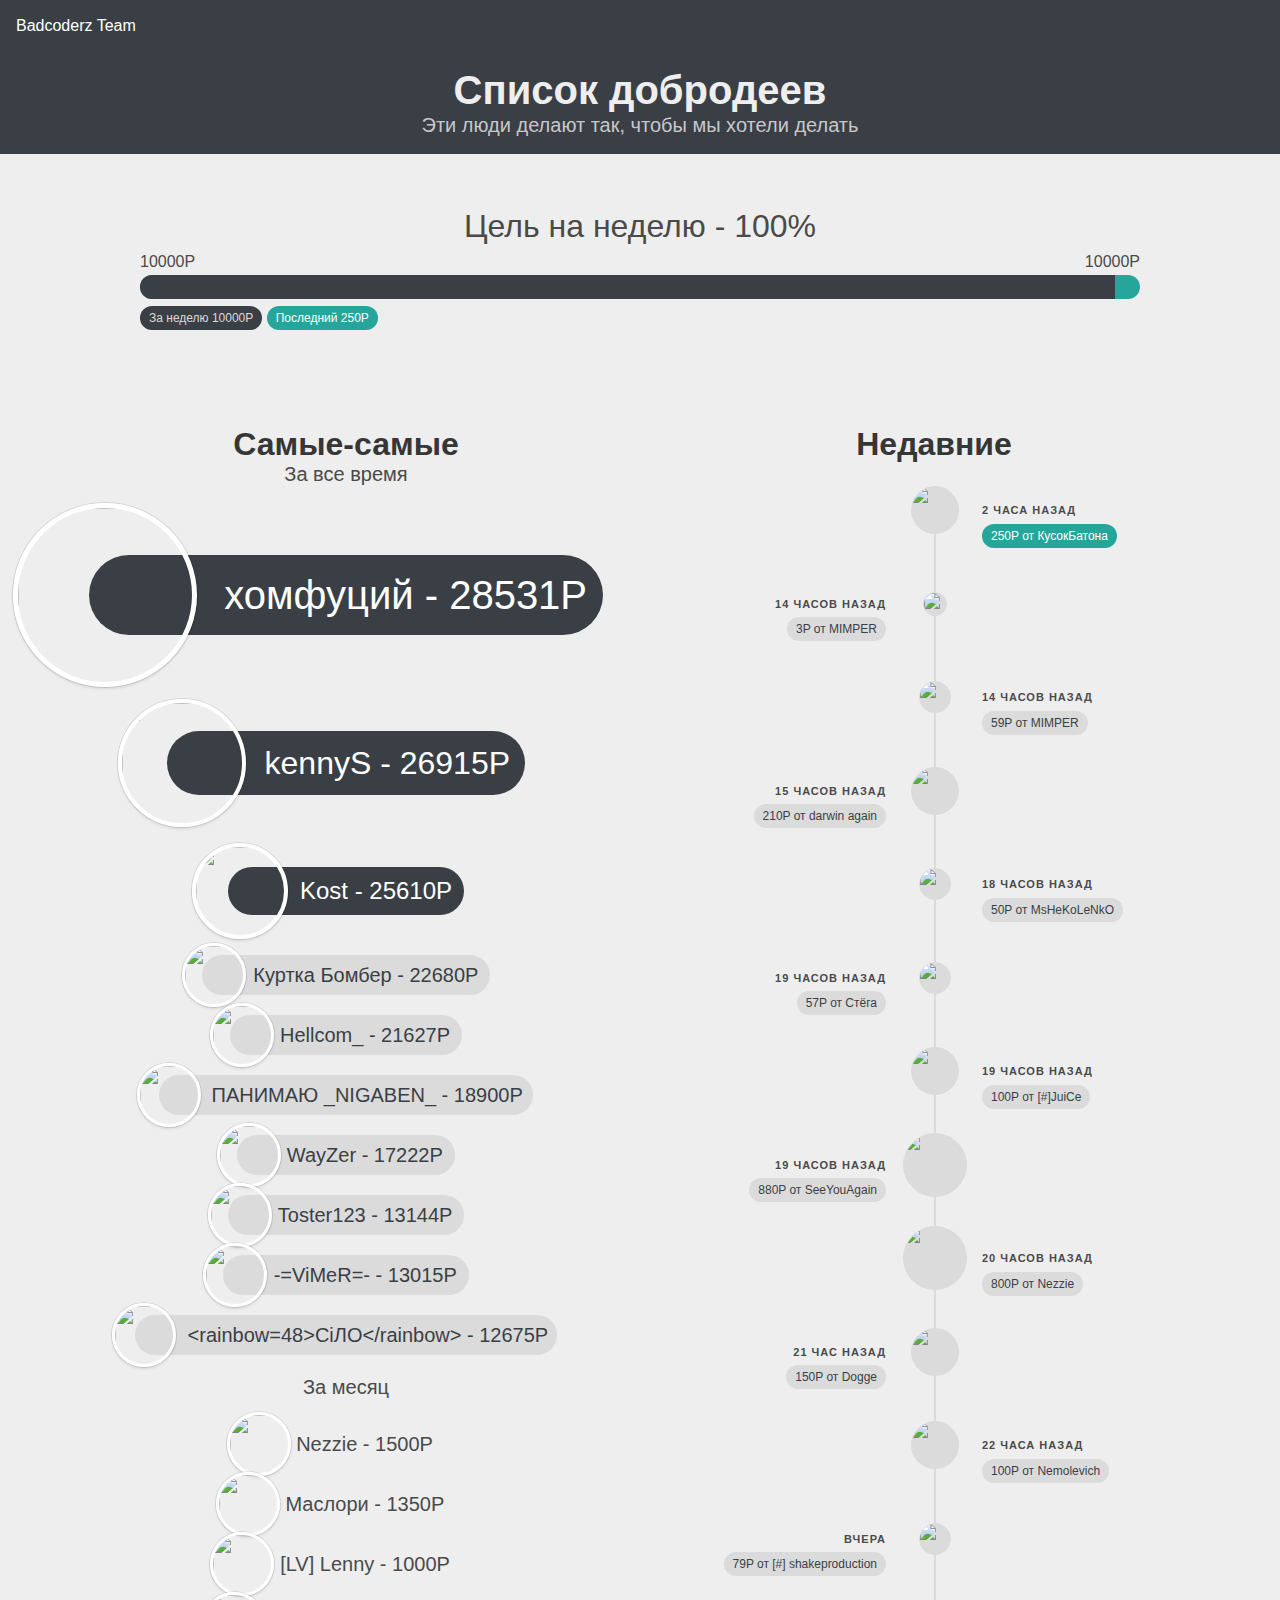
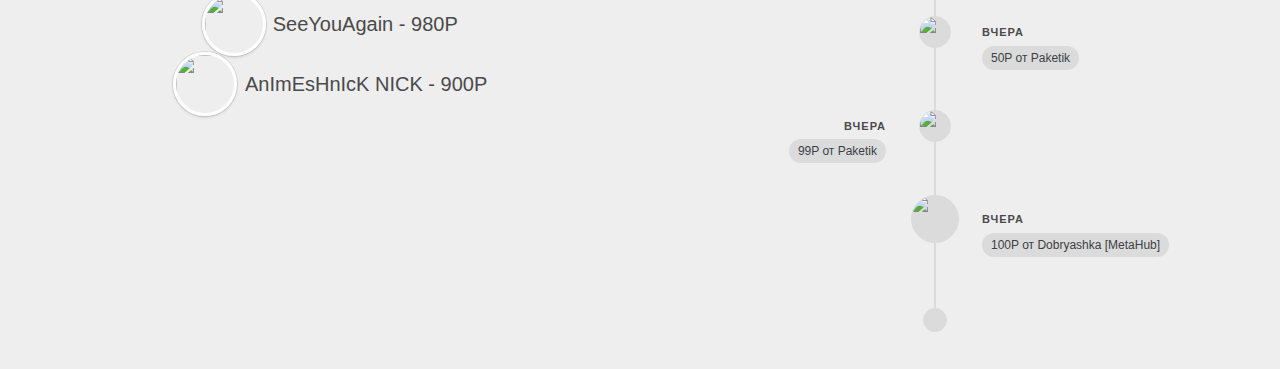
==== heroes.html @ baa7b334 "Add files via upload" ====
<html><head lang="en-RU" dir="ltr">
	<meta charset="utf-8">


	<title>Badcoderz Team</title>
	<link rel="stylesheet" href="/static/css/octo-bulma-v05022018.css">
	<link rel="stylesheet" href="/static/css/chartist.min.css">
	<link rel="stylesheet" href="https://use.fontawesome.com/releases/v5.3.1/css/all.css" integrity="sha384-mzrmE5qonljUremFsqc01SB46JvROS7bZs3IO2EmfFsd15uHvIt+Y8vEf7N7fWAU" crossorigin="anonymous">
	<link rel="stylesheet" href="https://cdnjs.cloudflare.com/ajax/libs/flickity/2.2.1/flickity.min.css">
	<link rel="shortcut icon" href="/static/favicon.ico">
	<script async="" src="https://www.google-analytics.com/analytics.js"></script><script src="https://cdnjs.cloudflare.com/ajax/libs/flickity/2.2.1/flickity.pkgd.min.js"></script>
	<script src="https://cdnjs.cloudflare.com/ajax/libs/dragscroll/0.0.8/dragscroll.min.js"></script>
	<script src="/static/js/lib/chartist.js"></script>
	<script src="/static/js/lib/day.js"></script>

	<meta name="theme-color" content="#554455">
	<meta name="viewport" content="width=device-width, initial-scale=1">

	<link href="static/lol.ico" rel="icon">
	



	<!-- modal -->
	<div class="modal" id="modal">
	<div class="modal-background" id="modal-bg"></div>
	<div class="modal-card">
		<header class="modal-card-head">
			<p class="modal-card-title has-text-centered" id="modal-title">Сообщение</p>
			<!-- <button class='delete' aria-label='close' id='modal-close'></button> -->
		</header>
		<section class="modal-card-body">
			<div id="modal-content"></div>
			<hr>
			<p class="modal-content-bottom has-text-centered">Чтобы закрыть это окно, щелкни где-нибудь снаружи</p>
		</section>
		<!-- <footer class='modal-card-foot'></footer> -->
	</div>
</div>

<style media="screen">
	.modal-card-body .modal-content-bottom {
		font-size: smaller;
		color: #888888;
		margin-top: -15px;
		margin-bottom: -8px;
	}
</style>


	<!-- modal -->
	<div class="message-container"></div>

<style media="screen">
	.message-container {
		pointer-events: none;
		position: fixed;
		display: flex;
		flex-flow: column nowrap;
		justify-content: flex-end;
		height: 100vh;
		z-index: 1000;
		max-width: 600px;
		width: 100%;
		padding: 0 20px;
	}

	.message-container > * {
		pointer-events: all;
		width: 100%;
		max-width: 560px;
		margin-bottom: 20px;
		margin-left: -100px;
		box-shadow: 0 5px 20px rgba(0,0,0, 0.35), 0 0 3px rgba(0,0,0, 0.35);
		opacity: 0;
		transition: opacity 0.5s, margin 0.5s;
		transition-timing-function: ease-in;
	}

	.message-container > *.is-active {
		opacity: 1;
		margin-left: 0px;
		transition: opacity 0.5s, margin 0.5s;
		transition-timing-function: ease-out;
	}
</style>


	<!-- navbar -->
	<nav class="navbar is-fixed-top">
	<div class="navbar-brand">
		<a class="navbar-item" href="index.html">
		
			<!-- <span class='icon logo-octo-container'><object type="image/svg+xml" data="/static/img/svg/logo-octoteam-light.svg" class="logo-octo"></object></span> -->
			<span>Badcoderz Team</span>
		</a>

		<div onclick="document.querySelector('#navMenu').classList.toggle('is-active');this.classList.toggle('is-active');" class="navbar-burger" id="burger">
			<span></span>
			<span></span>
			<span></span>
		</div>
	</div>
</nav>

<style media="screen">
	.profile-button > img {
		border-radius: 50%;
		box-shadow: 0 2px 3px rgba(10, 10, 10, 0.1), 0 0 0 1px rgba(10, 10, 10, 0.1);
		/* border: 2px solid #DBDBDB;
		margin-left: -8px;
		margin-right: 8px;
		width: 24px;
		height: 24px; */
	}

	.navbar-dropdown .navbar-item > .icon {
		margin-right: 5px;
	}

	.navbar-item .logo-octo-container {
		margin-right: 10px;
	}

	.navbar-item .logo-octo {
		width: 20px;
	}
</style>


	<!-- loader -->
	<div class="loading-container">
		<i class="fas fa-cog fa-3x fa-spin loading-icon"></i>
	</div>

	<!-- content -->
	<div class="maincontainer"><title>Lapis Page</title>

<section class="section hero is-dark is-paddingless">
	<div class="hero-body is-thin">
		<div class="container has-text-centered">
			<h1 class="title is-2">Список добродеев</h1>
			<h1 class="subtitle">Эти люди делают так, чтобы мы хотели делать</h1>
		</div>
	</div>
</section>

<section class="section">
	<div class="container" id="goal-container">
		<div class="has-text-centered">
			<p class="is-size-3 has-text-centered">Цель на неделю - 100%</p>
			<span class="is-pulled-left">10000P</span>
			<span class="is-pulled-right">10000P</span>
		</div>

		<div style="position: relative; height: 80px;">
			<progress id="goal-progress-add" class="progress is-large is-primary" value="10000" max="10000" style="position: absolute; top: 25px;"></progress>
			<progress id="goal-progress" class="progress is-large is-dark is-transparent" value="9750" max="10000" style="position: absolute; top: 25px;"></progress>
			<p style="position: absolute; top: 55px; width: 100%">
				<span class="tag is-dark">За неделю 10000P</span>
				<span class="tag is-primary">Последний 250P</span>
				
			</p>
		</div>
	</div>
</section>

<section class="section no-overflow">
	<div class="container">
		<div class="columns is-multiline">
			<div class="column is-12 is-6-desktop">
				<p class="title has-text-centered">Самые-самые</p>
				<p class="subtitle has-text-centered">За все время</p>
				
				<div class="topDonator has-text-centered">
					<p class="tag is-dark is-rounded is-size-2 is-hidden-mobile" style="margin: 44px auto;">
						<img onclick="loadPage(this,'u/76561198246351374')" src="https://steamcdn-a.akamaihd.net/steamcommunity/public/images/avatars/65/65885708aa9d00dd0f59b05b8b927b67a001ff84_full.jpg" class="avatar">
						<span class="trophy">
							<i class="fas fa-trophy"></i>
						</span>
						<span>хомфуций - 28531P</span>
					</p>
					<span class="is-hidden-desktop">
						<a onclick="loadPage(this,'u/76561198246351374')" class="tag is-dark is-rounded is-size-2">
							<span class="trophy"><i class="fas fa-trophy"></i></span>
							<span>хомфуций</span>
						</a>
						<p class="is-size-1">28531P</p>
					</span>
				</div>
				
				<div class="topDonator has-text-centered">
					<p class="tag is-dark is-rounded is-size-3 is-hidden-mobile" style="margin: 32px auto;">
						<img onclick="loadPage(this,'u/76561198401450799')" src="https://steamcdn-a.akamaihd.net/steamcommunity/public/images/avatars/00/00c0d2a2d02220c219351c440b18cce9c45e4705_full.jpg" class="avatar">
						<span class="trophy">
							<i class="fas fa-trophy"></i>
						</span>
						<span>kennyS - 26915P</span>
					</p>
					<span class="is-hidden-desktop">
						<a onclick="loadPage(this,'u/76561198401450799')" class="tag is-dark is-rounded is-size-3">
							<span class="trophy"><i class="fas fa-trophy"></i></span>
							<span>kennyS</span>
						</a>
						<p class="is-size-2">26915P</p>
					</span>
				</div>
				
				<div class="topDonator has-text-centered">
					<p class="tag is-dark is-rounded is-size-4 is-hidden-mobile" style="margin: 20px auto;">
						<img onclick="loadPage(this,'u/76561198331003393')" src="https://steamcdn-a.akamaihd.net/steamcommunity/public/images/avatars/f2/f27495553830f0c43d776da88c4845a74aecd5c1_full.jpg" class="avatar">
						<span class="trophy">
							<i class="fas fa-trophy"></i>
						</span>
						<span>Kost - 25610P</span>
					</p>
					<span class="is-hidden-desktop">
						<a onclick="loadPage(this,'u/76561198331003393')" class="tag is-dark is-rounded is-size-4">
							<span class="trophy"><i class="fas fa-trophy"></i></span>
							<span>Kost</span>
						</a>
						<p class="is-size-3">25610P</p>
					</span>
				</div>
				
				<div class="topDonator has-text-centered">
					<p class="tag is-light is-rounded is-size-5">
						<img onclick="loadPage(this,'u/76561198211864667')" src="https://steamcdn-a.akamaihd.net/steamcommunity/public/images/avatars/de/de7b80e011fcb94b9c37a1cae19d557e8cf5c4ca_full.jpg" class="avatar">
						<span>Куртка Бомбер - 22680P</span>
					</p>
				</div>
				
				<div class="topDonator has-text-centered">
					<p class="tag is-light is-rounded is-size-5">
						<img onclick="loadPage(this,'u/76561198260354737')" src="https://steamcdn-a.akamaihd.net/steamcommunity/public/images/avatars/7f/7fb07baced8c462c747ceaf925f8b33547f81068_full.jpg" class="avatar">
						<span>Hellcom_ - 21627P</span>
					</p>
				</div>
				
				<div class="topDonator has-text-centered">
					<p class="tag is-light is-rounded is-size-5">
						<img onclick="loadPage(this,'u/76561198105987374')" src="https://steamcdn-a.akamaihd.net/steamcommunity/public/images/avatars/54/540981ead70c492d676b099fb24cf1a9c00cc6d0_full.jpg" class="avatar">
						<span>ПАНИМАЮ _NIGABEN_ - 18900P</span>
					</p>
				</div>
				
				<div class="topDonator has-text-centered">
					<p class="tag is-light is-rounded is-size-5">
						<img onclick="loadPage(this,'u/76561198136465722')" src="https://steamcdn-a.akamaihd.net/steamcommunity/public/images/avatars/da/da9f983e4f74cc215b51b523851e313c01d08f66_full.jpg" class="avatar">
						<span>WayZer - 17222P</span>
					</p>
				</div>
				
				<div class="topDonator has-text-centered">
					<p class="tag is-light is-rounded is-size-5">
						<img onclick="loadPage(this,'u/76561198870691674')" src="https://steamcdn-a.akamaihd.net/steamcommunity/public/images/avatars/3c/3cafe3e2f48ea8bec4e52a295ca0b7e9bfa85f2a_full.jpg" class="avatar">
						<span>Toster123 - 13144P</span>
					</p>
				</div>
				
				<div class="topDonator has-text-centered">
					<p class="tag is-light is-rounded is-size-5">
						<img onclick="loadPage(this,'u/76561198842761485')" src="https://steamcdn-a.akamaihd.net/steamcommunity/public/images/avatars/f5/f58fcc67ab4a31979126046bf6839c9bde395bf5_full.jpg" class="avatar">
						<span>-=ViMeR=- - 13015P</span>
					</p>
				</div>
				
				<div class="topDonator has-text-centered">
					<p class="tag is-light is-rounded is-size-5">
						<img onclick="loadPage(this,'u/76561198311823095')" src="https://steamcdn-a.akamaihd.net/steamcommunity/public/images/avatars/b1/b10c3b2a6e9730965b6c9d7f45f2a2051197aed3_full.jpg" class="avatar">
						<span>&lt;rainbow=48&gt;СiЛО&lt;/rainbow&gt; - 12675P</span>
					</p>
				</div>
				

				<p class="subtitle has-text-centered">За месяц</p>
				
					<div class="topDonator has-text-centered">
						<span class="tag is-transparent is-rounded is-size-5">
							<img onclick="loadPage(this,'u/76561198182854322')" src="https://steamcdn-a.akamaihd.net/steamcommunity/public/images/avatars/be/be277961932d9afc9e71b854810deb9766f5c79d_full.jpg" class="avatar">
							<span>Nezzie - 1500P</span>
						</span>
					</div>
				
					<div class="topDonator has-text-centered">
						<span class="tag is-transparent is-rounded is-size-5">
							<img onclick="loadPage(this,'u/76561198342063107')" src="https://steamcdn-a.akamaihd.net/steamcommunity/public/images/avatars/8b/8b6c949de9b008047544775a91e413486ab974a4_full.jpg" class="avatar">
							<span>Маслори - 1350P</span>
						</span>
					</div>
				
					<div class="topDonator has-text-centered">
						<span class="tag is-transparent is-rounded is-size-5">
							<img onclick="loadPage(this,'u/76561198407992559')" src="https://steamcdn-a.akamaihd.net/steamcommunity/public/images/avatars/2d/2d9d66536fdb2bff5e7a92921cebdd4f891826fc_full.jpg" class="avatar">
							<span>[LV] Lenny - 1000P</span>
						</span>
					</div>
				
					<div class="topDonator has-text-centered">
						<span class="tag is-transparent is-rounded is-size-5">
							<img onclick="loadPage(this,'u/76561198799607875')" src="https://steamcdn-a.akamaihd.net/steamcommunity/public/images/avatars/3b/3bbcc5431cb8a2016bb548777be6806f72f5a1cc_full.jpg" class="avatar">
							<span>SeeYouAgain - 980P</span>
						</span>
					</div>
				
					<div class="topDonator has-text-centered">
						<span class="tag is-transparent is-rounded is-size-5">
							<img onclick="loadPage(this,'u/76561198826111923')" src="https://steamcdn-a.akamaihd.net/steamcommunity/public/images/avatars/ba/ba42f610aa42004069f251417e8d6f18978dbed5_full.jpg" class="avatar">
							<span>AnImEsHnIcK NICK - 900P</span>
						</span>
					</div>
				
			</div>
			<div class="column is-12 is-6-desktop">
				<p class="title has-text-centered">Недавние</p>
				<div class="timeline is-centered">
					
					<div class="timeline-item">
						
						<div class="timeline-marker is-image is-48x48 timeline-avatar">
							<img onclick="loadPage(this,'u/76561198277257068')" src="https://steamcdn-a.akamaihd.net/steamcommunity/public/images/avatars/40/40c00d51d736e6bd03d0d77ab75e3137315ad3c7_full.jpg">
						</div>
						<div class="timeline-content">
							<p class="heading timestamp-realtime" datetime="2020-02-08T07:51:41Z" data-tid="20">2 часа назад</p>
							<p class="tag is-primary">250P от КусокБатона</p>
						</div>
					</div>
					
					<div class="timeline-item">
						
						<div class="timeline-marker is-image is-24x24 timeline-avatar">
							<img onclick="loadPage(this,'u/76561198148167590')" src="https://steamcdn-a.akamaihd.net/steamcommunity/public/images/avatars/66/669762e506c77dd4d2e6ba9af14e51b42fc13660_full.jpg">
						</div>
						<div class="timeline-content">
							<p class="heading timestamp-realtime" datetime="2020-02-07T19:35:50Z" data-tid="21">14 часов назад</p>
							<p class="tag is-light">3P от MIMPER</p>
						</div>
					</div>
					
					<div class="timeline-item">
						
						<div class="timeline-marker is-image is-32x32 timeline-avatar">
							<img onclick="loadPage(this,'u/76561198148167590')" src="https://steamcdn-a.akamaihd.net/steamcommunity/public/images/avatars/66/669762e506c77dd4d2e6ba9af14e51b42fc13660_full.jpg">
						</div>
						<div class="timeline-content">
							<p class="heading timestamp-realtime" datetime="2020-02-07T19:33:15Z" data-tid="22">14 часов назад</p>
							<p class="tag is-light">59P от MIMPER</p>
						</div>
					</div>
					
					<div class="timeline-item">
						
						<div class="timeline-marker is-image is-48x48 timeline-avatar">
							<img onclick="loadPage(this,'u/76561198235826994')" src="https://steamcdn-a.akamaihd.net/steamcommunity/public/images/avatars/80/8062a647e60d0e7ceea3ba320b9ad437af9e944d_full.jpg">
						</div>
						<div class="timeline-content">
							<p class="heading timestamp-realtime" datetime="2020-02-07T18:05:01Z" data-tid="23">15 часов назад</p>
							<p class="tag is-light">210P от darwin again</p>
						</div>
					</div>
					
					<div class="timeline-item">
						
						<div class="timeline-marker is-image is-32x32 timeline-avatar">
							<img onclick="loadPage(this,'u/76561198883406843')" src="https://steamcdn-a.akamaihd.net/steamcommunity/public/images/avatars/bc/bcf451795e7bfcb6253d663f06d4ed1fc615ed06_full.jpg">
						</div>
						<div class="timeline-content">
							<p class="heading timestamp-realtime" datetime="2020-02-07T15:15:18Z" data-tid="24">18 часов назад</p>
							<p class="tag is-light">50P от MsHeKoLeNkO</p>
						</div>
					</div>
					
					<div class="timeline-item">
						
						<div class="timeline-marker is-image is-32x32 timeline-avatar">
							<img onclick="loadPage(this,'u/76561198865059976')" src="https://steamcdn-a.akamaihd.net/steamcommunity/public/images/avatars/4d/4d04d5e1fa515bdc1083ca9aa736c8339f498e01_full.jpg">
						</div>
						<div class="timeline-content">
							<p class="heading timestamp-realtime" datetime="2020-02-07T14:44:06Z" data-tid="25">19 часов назад</p>
							<p class="tag is-light">57P от Стёга</p>
						</div>
					</div>
					
					<div class="timeline-item">
						
						<div class="timeline-marker is-image is-48x48 timeline-avatar">
							<img onclick="loadPage(this,'u/76561198835172176')" src="https://steamcdn-a.akamaihd.net/steamcommunity/public/images/avatars/fd/fd5016908d869dc60635d3e76cfa6b48525979e9_full.jpg">
						</div>
						<div class="timeline-content">
							<p class="heading timestamp-realtime" datetime="2020-02-07T14:41:44Z" data-tid="26">19 часов назад</p>
							<p class="tag is-light">100P от [#]JuiCe</p>
						</div>
					</div>
					
					<div class="timeline-item">
						
						<div class="timeline-marker is-image is-64x64 timeline-avatar">
							<img onclick="loadPage(this,'u/76561198799607875')" src="https://steamcdn-a.akamaihd.net/steamcommunity/public/images/avatars/3b/3bbcc5431cb8a2016bb548777be6806f72f5a1cc_full.jpg">
						</div>
						<div class="timeline-content">
							<p class="heading timestamp-realtime" datetime="2020-02-07T14:19:51Z" data-tid="27">19 часов назад</p>
							<p class="tag is-light">880P от SeeYouAgain</p>
						</div>
					</div>
					
					<div class="timeline-item">
						
						<div class="timeline-marker is-image is-64x64 timeline-avatar">
							<img onclick="loadPage(this,'u/76561198182854322')" src="https://steamcdn-a.akamaihd.net/steamcommunity/public/images/avatars/be/be277961932d9afc9e71b854810deb9766f5c79d_full.jpg">
						</div>
						<div class="timeline-content">
							<p class="heading timestamp-realtime" datetime="2020-02-07T13:43:04Z" data-tid="28">20 часов назад</p>
							<p class="tag is-light">800P от Nezzie</p>
						</div>
					</div>
					
					<div class="timeline-item">
						
						<div class="timeline-marker is-image is-48x48 timeline-avatar">
							<img onclick="loadPage(this,'u/76561197983090814')" src="https://steamcdn-a.akamaihd.net/steamcommunity/public/images/avatars/37/37e65b64245ab486ed9e4452f291d6cf35b584f1_full.jpg">
						</div>
						<div class="timeline-content">
							<p class="heading timestamp-realtime" datetime="2020-02-07T12:34:28Z" data-tid="29">21 час назад</p>
							<p class="tag is-light">150P от Dogge</p>
						</div>
					</div>
					
					<div class="timeline-item">
						
						<div class="timeline-marker is-image is-48x48 timeline-avatar">
							<img onclick="loadPage(this,'u/76561198856697571')" src="https://steamcdn-a.akamaihd.net/steamcommunity/public/images/avatars/7c/7c846e2cdbc165179bf8f455848ece6b1c4f7a5c_full.jpg">
						</div>
						<div class="timeline-content">
							<p class="heading timestamp-realtime" datetime="2020-02-07T11:47:17Z" data-tid="59">22 часа назад</p>
							<p class="tag is-light">100P от Nemolevich</p>
						</div>
					</div>
					
					<div class="timeline-item">
						
						<div class="timeline-marker is-image is-32x32 timeline-avatar">
							<img onclick="loadPage(this,'u/76561198414789924')" src="https://steamcdn-a.akamaihd.net/steamcommunity/public/images/avatars/2f/2fb5038837c59bf7f6ccfd4e0a3bf58a7694c948_full.jpg">
						</div>
						<div class="timeline-content">
							<p class="heading timestamp-realtime" datetime="2020-02-07T08:22:15Z" data-tid="31">вчера</p>
							<p class="tag is-light">79P от [#] shakeproduction</p>
						</div>
					</div>
					
					<div class="timeline-item">
						
						<div class="timeline-marker is-image is-32x32 timeline-avatar">
							<img onclick="loadPage(this,'u/76561198149056197')" src="https://steamcdn-a.akamaihd.net/steamcommunity/public/images/avatars/6b/6b0b009936398acb3b691e202192aa0822a54a59_full.jpg">
						</div>
						<div class="timeline-content">
							<p class="heading timestamp-realtime" datetime="2020-02-06T19:19:47Z" data-tid="32">вчера</p>
							<p class="tag is-light">50P от Paketik</p>
						</div>
					</div>
					
					<div class="timeline-item">
						
						<div class="timeline-marker is-image is-32x32 timeline-avatar">
							<img onclick="loadPage(this,'u/76561198149056197')" src="https://steamcdn-a.akamaihd.net/steamcommunity/public/images/avatars/6b/6b0b009936398acb3b691e202192aa0822a54a59_full.jpg">
						</div>
						<div class="timeline-content">
							<p class="heading timestamp-realtime" datetime="2020-02-06T19:15:05Z" data-tid="33">вчера</p>
							<p class="tag is-light">99P от Paketik</p>
						</div>
					</div>
					
					<div class="timeline-item">
						
						<div class="timeline-marker is-image is-48x48 timeline-avatar">
							<img onclick="loadPage(this,'u/76561198435716704')" src="https://steamcdn-a.akamaihd.net/steamcommunity/public/images/avatars/47/47f528883e48bf5c286a3f90ca98f8e1d2ff62ff_full.jpg">
						</div>
						<div class="timeline-content">
							<p class="heading timestamp-realtime" datetime="2020-02-06T19:08:32Z" data-tid="34">вчера</p>
							<p class="tag is-light">100P от Dobryashka [MetaHub]</p>
						</div>
					</div>
					
					<div class="timeline-item">
						<div class="timeline-marker is-icon"></div>
					</div>
				</div>
			</div>
		</div>
	</div>
</section>

<script type="text/javascript" id="page-script">
	setTimeout(function() {
		var prog = document.getElementById('goal-progress-add');
		if (!prog) return;

		var st = 0;
		var last;
		var delta;

		var int = setInterval(animate, 20);
		function animate() {
			if (!last) last = Date.now();
			delta = Date.now() - last;
			last = Date.now();

			if (st >= 1) {
				clearInterval(int);
			} else {
				st = Math.min(st + delta/1000, 1);
				prog.value = 9750 + 250 * (st*(2-st));
			}
		}
	}, 1500);

	setTimeout(function () {
		timeago(null, 'ru').render(document.querySelectorAll('.timestamp-realtime'))
	}, 100)
</script>

<style media="screen">
	#goal-container {
		max-width: 1000px;
	}

	.topDonator {
		margin: 0 0 20px 0;
	}

	.topDonator .avatar {
		width: 64px;
		height: 64px;
		border-radius: 50%;
		border: 3px solid white;
		box-shadow: 0 2px 3px rgba(10, 10, 10, 0.1), 0 0 0 1px rgba(10, 10, 10, 0.1);
		margin-left: -32px;
		margin-right: 3%;
		cursor: pointer;
	}

	.timeline-avatar {
		cursor: pointer;
	}

	.topDonator .tag-container {
		margin-top: -12px;
		margin-bottom: 30px;
	}

	.topDonator .tag.is-dark {
		color: white;
	}

	.topDonator .trophy {
		margin-right: 3%;
	}

	.topDonator:nth-of-type(1) .trophy {
		color: gold;
	}

	.topDonator:nth-of-type(2) .trophy {
		color: silver;
	}

	.topDonator:nth-of-type(3) .trophy {
		color: #CD7F32;
	}

	.topDonator:nth-of-type(1) .avatar {
		width: 184px;
		height: 184px;
		border: 5px solid white;
		margin-left: -92px;
	}

	.topDonator:nth-of-type(2) .avatar {
		width: 128px;
		height: 128px;
		border: 4px solid white;
		margin-left: -64px;
	}

	.topDonator:nth-of-type(3) .avatar {
		width: 96px;
		height: 96px;
		border: 4px solid white;
		margin-left: -48px;
	}

	.tag.is-transparent {
		background: none;
	}
</style>





</body></html>
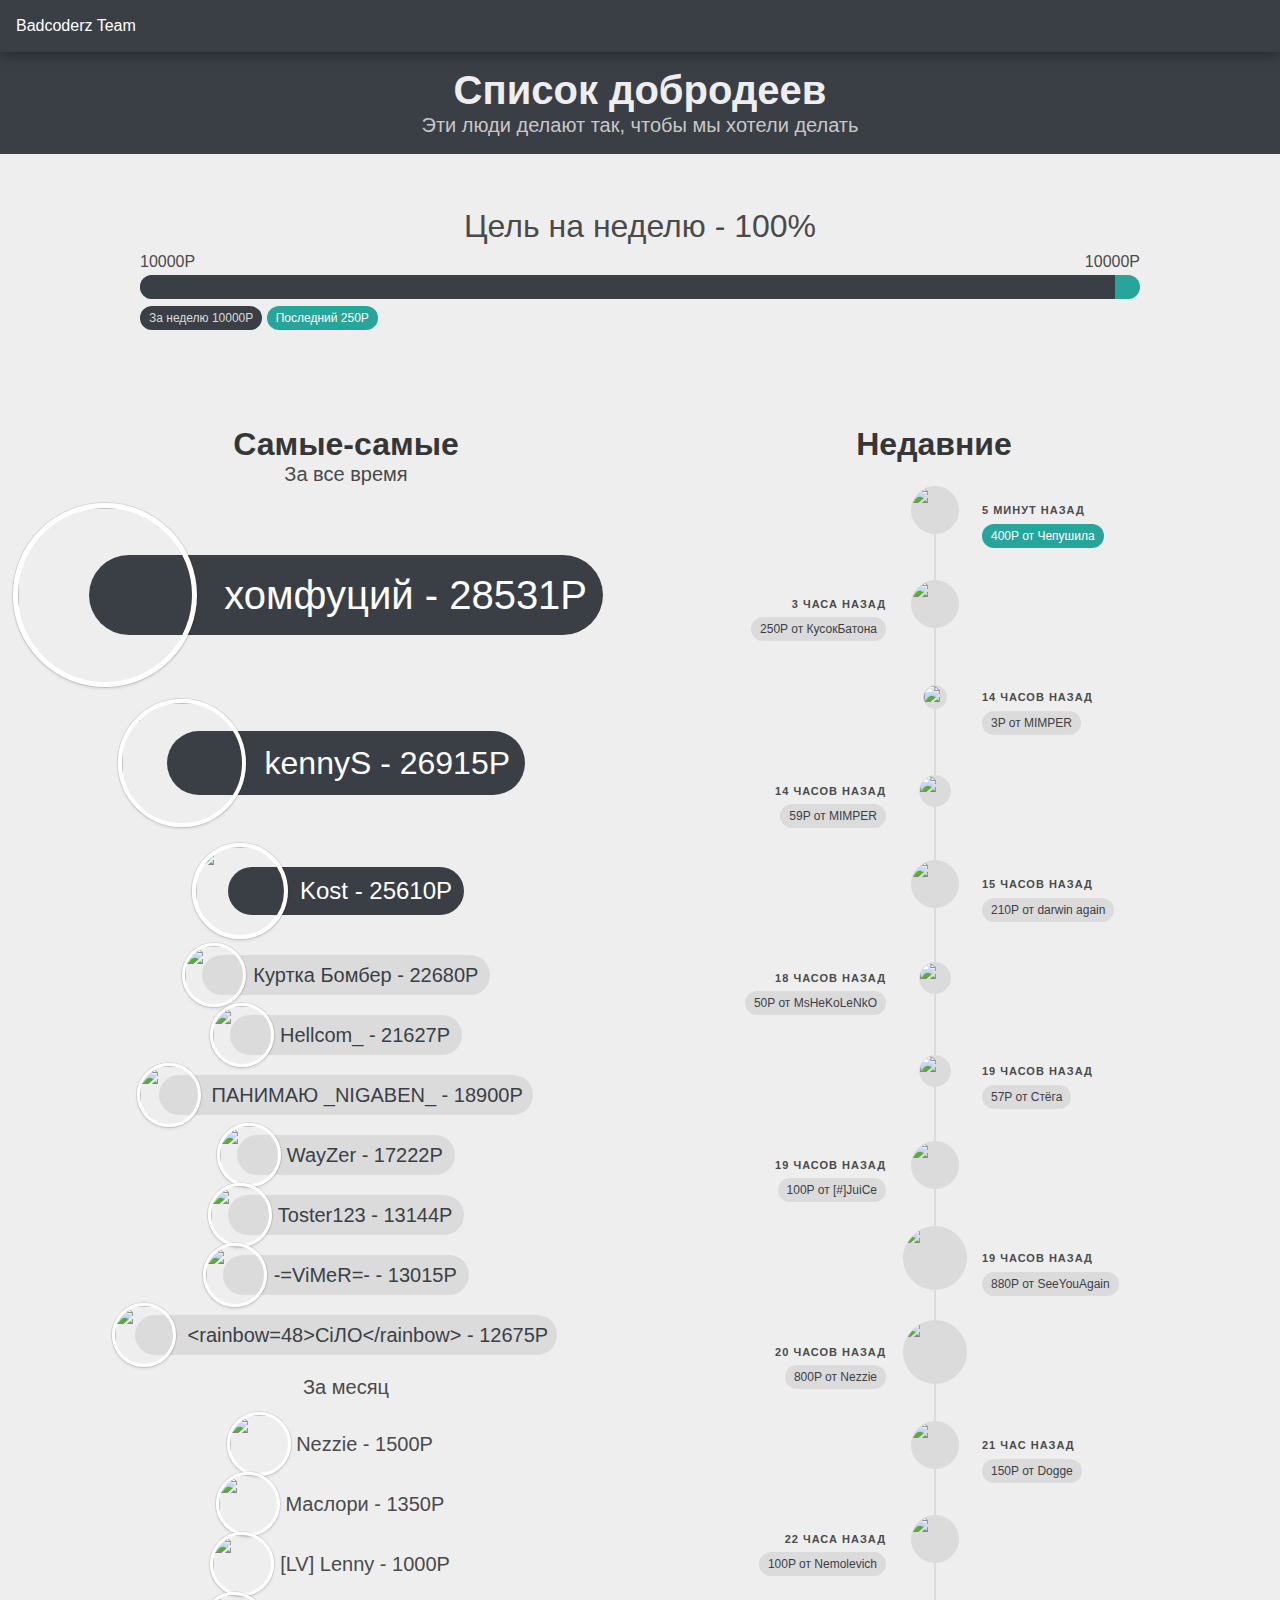
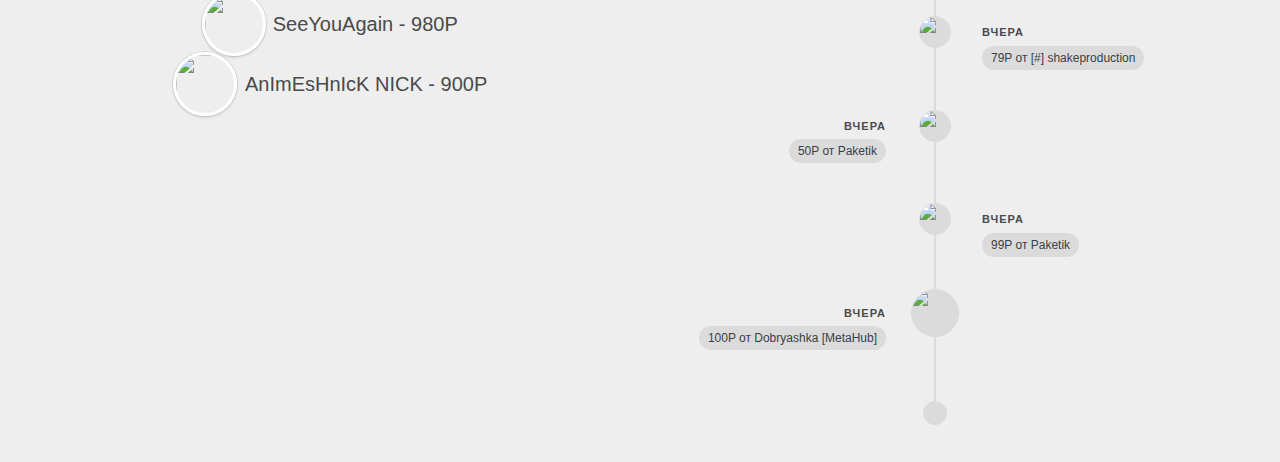
==== commit 05640b58: "Update heroes.html" ====
--- a/heroes.html
+++ b/heroes.html
@@ -87,7 +87,7 @@
 
 
 	<!-- navbar -->
-	<nav class="navbar is-fixed-top">
+	<nav class="navbar is-fixed-top scrolled">
 	<div class="navbar-brand">
 		<a class="navbar-item" href="index.html">
 		
@@ -96,10 +96,6 @@
 		</a>
 
 		<div onclick="document.querySelector('#navMenu').classList.toggle('is-active');this.classList.toggle('is-active');" class="navbar-burger" id="burger">
-			<span></span>
-			<span></span>
-			<span></span>
-		</div>
 	</div>
 </nav>
 
@@ -321,8 +317,19 @@
 							<img onclick="loadPage(this,'u/76561198277257068')" src="https://steamcdn-a.akamaihd.net/steamcommunity/public/images/avatars/40/40c00d51d736e6bd03d0d77ab75e3137315ad3c7_full.jpg">
 						</div>
 						<div class="timeline-content">
-							<p class="heading timestamp-realtime" datetime="2020-02-08T07:51:41Z" data-tid="20">2 часа назад</p>
-							<p class="tag is-primary">250P от КусокБатона</p>
+							<p class="heading timestamp-realtime" datetime="2020-02-08T07:51:41Z" data-tid="20">5 минут назад</p>
+							<p class="tag is-primary">400P от Чепушила</p>
+						</div>
+					</div>
+					
+					<div class="timeline-item">
+						
+						<div class="timeline-marker is-image is-48x48 timeline-avatar">
+							<img onclick="loadPage(this,'u/76561198277257068')" src="https://steamcdn-a.akamaihd.net/steamcommunity/public/images/avatars/5a/5ab6b139ac02561efafa3c29efa224908f087913_full.jpg">
+						</div>
+						<div class="timeline-content">
+							<p class="heading timestamp-realtime" datetime="2020-02-07T19:35:50Z" data-tid="21">3 часа назад</p>
+							<p class="tag is-light">250P от КусокБатона</p>
 						</div>
 					</div>
 					
@@ -597,4 +604,4 @@
 
 
 
-</body></html>+</body></html>
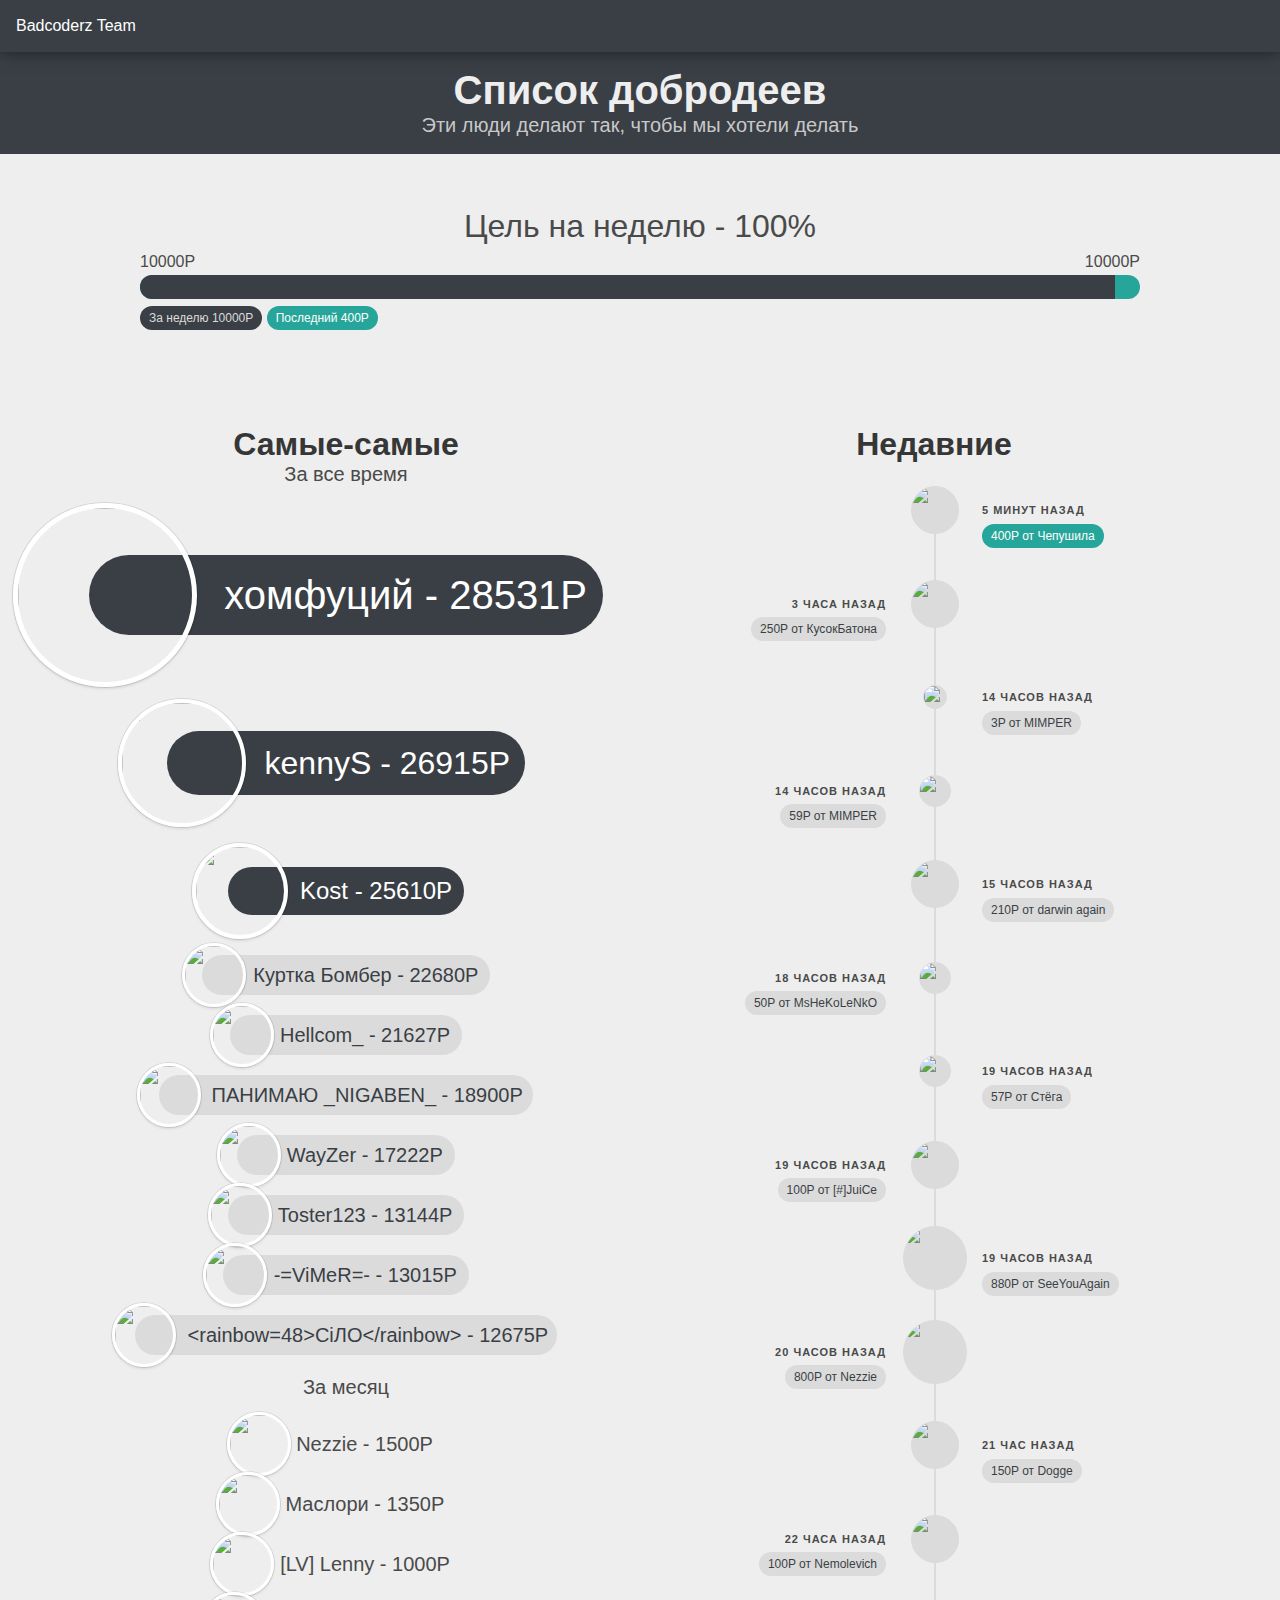
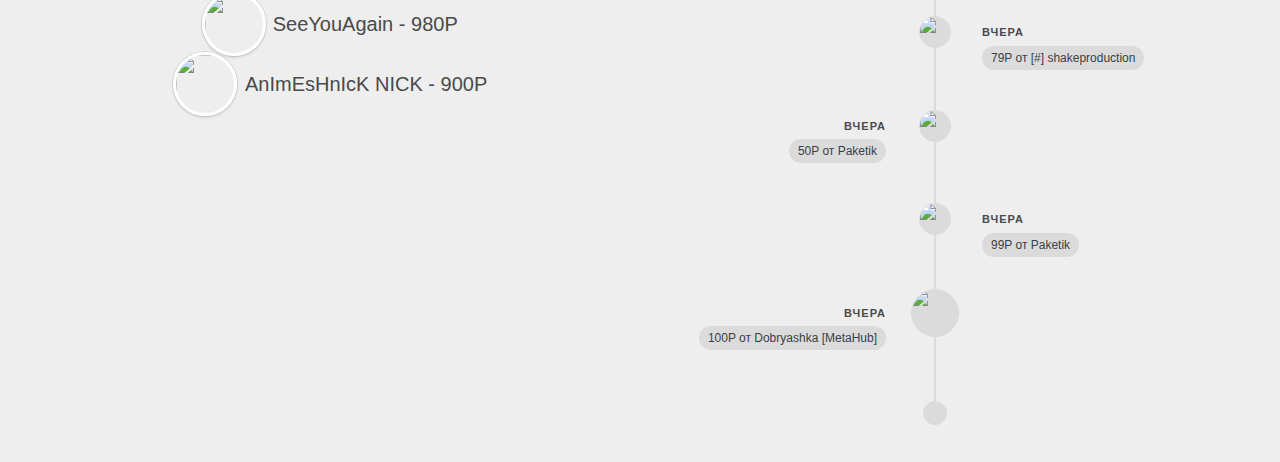
==== commit 197b9dc9: "Update heroes.html" ====
--- a/heroes.html
+++ b/heroes.html
@@ -13,7 +13,6 @@
 	<script src="/static/js/lib/chartist.js"></script>
 	<script src="/static/js/lib/day.js"></script>
 
-	<meta name="theme-color" content="#554455">
 	<meta name="viewport" content="width=device-width, initial-scale=1">
 
 	<link href="static/lol.ico" rel="icon">
@@ -154,7 +153,7 @@
 			<progress id="goal-progress" class="progress is-large is-dark is-transparent" value="9750" max="10000" style="position: absolute; top: 25px;"></progress>
 			<p style="position: absolute; top: 55px; width: 100%">
 				<span class="tag is-dark">За неделю 10000P</span>
-				<span class="tag is-primary">Последний 250P</span>
+				<span class="tag is-primary">Последний 400P</span>
 				
 			</p>
 		</div>
